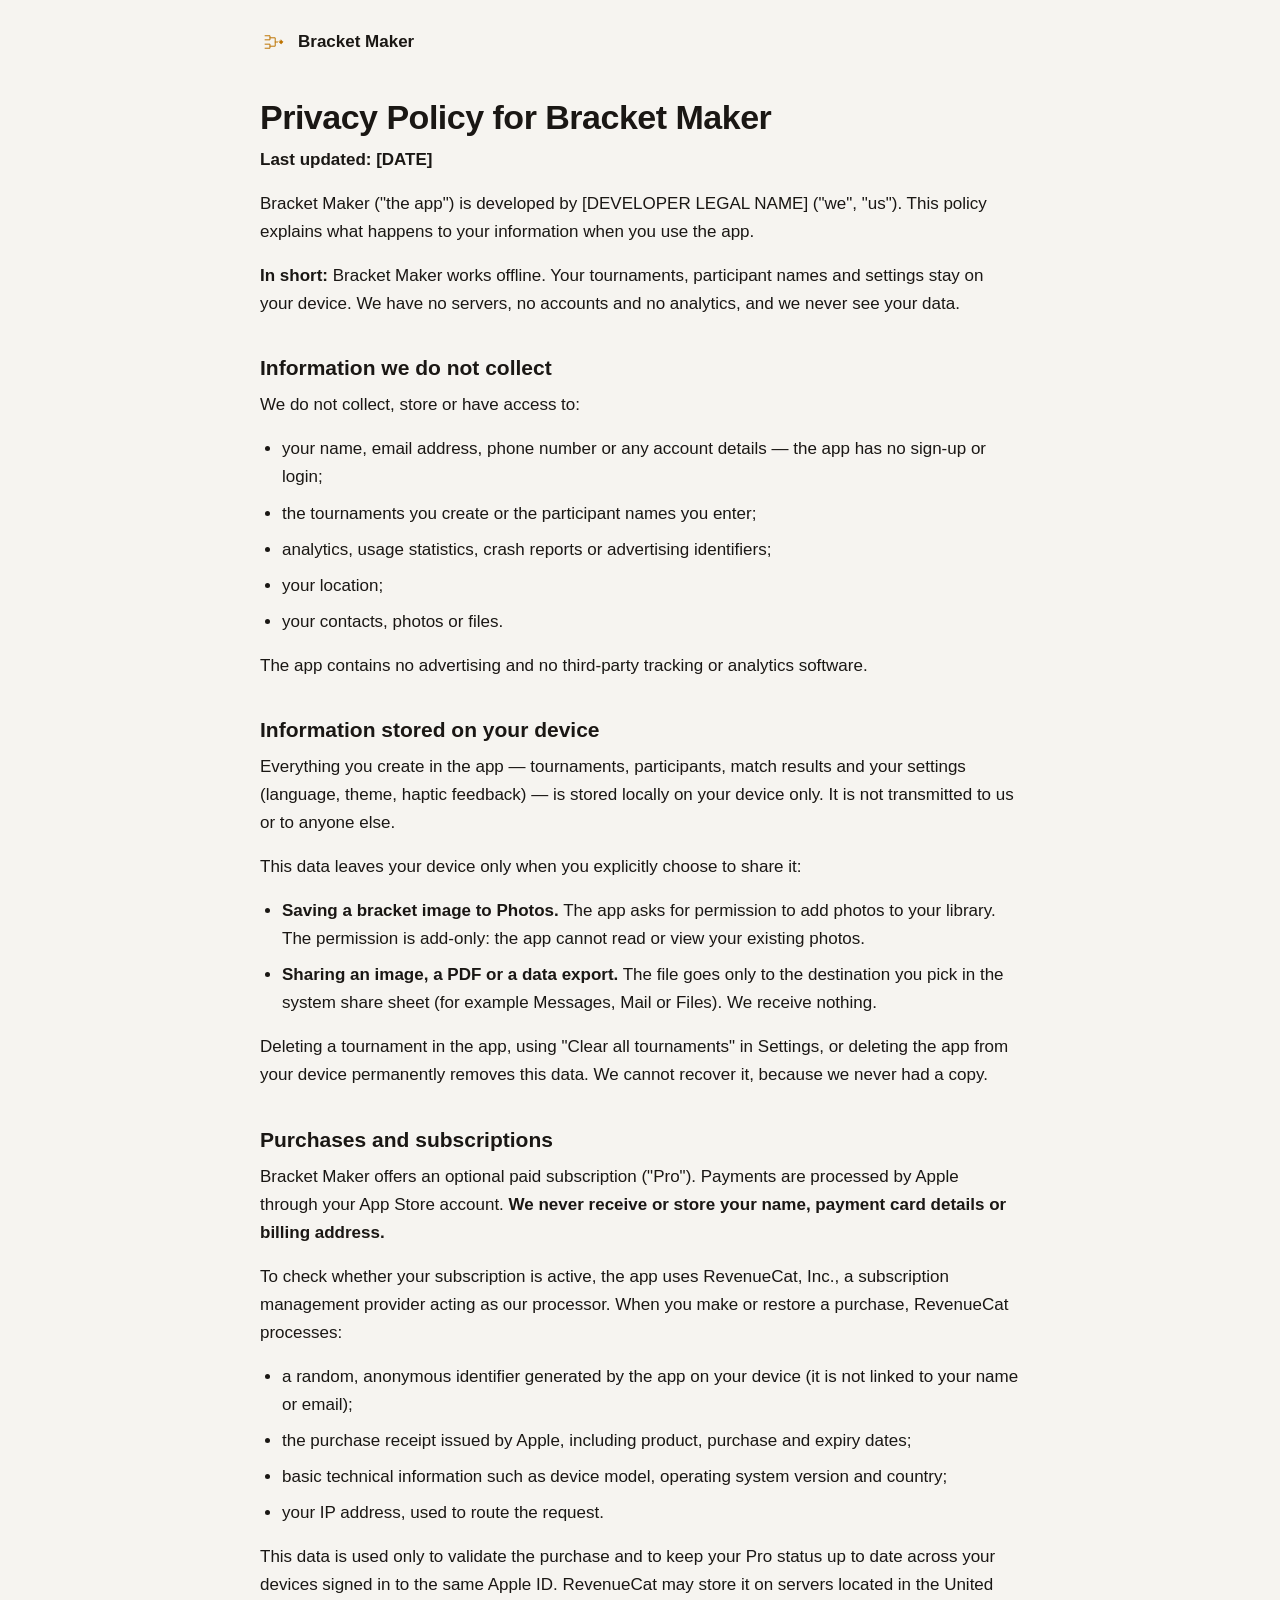
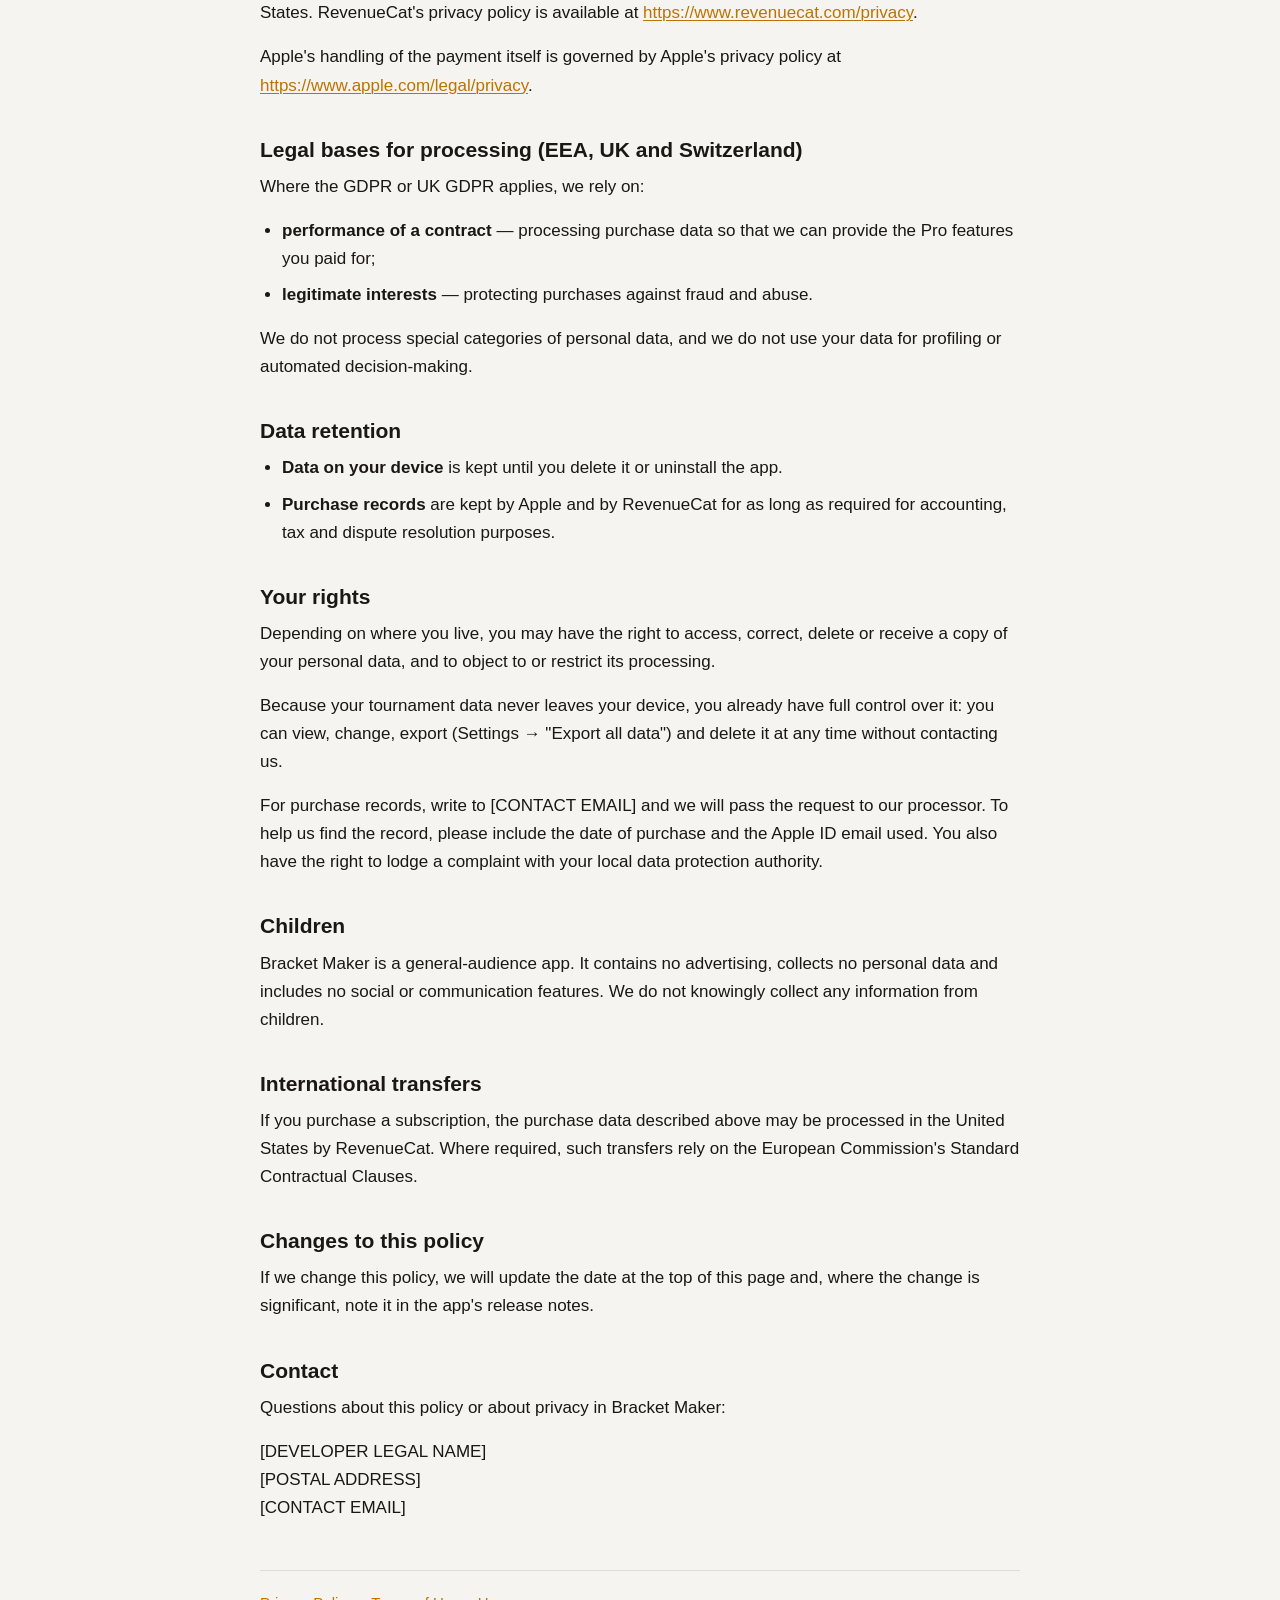
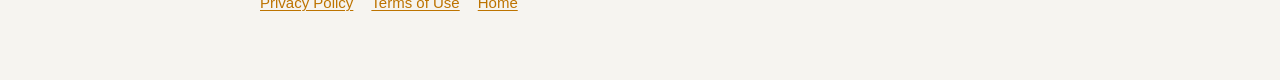
==== privacy.html @ 44e4c204 "feat: legal and support pages for the App Store Static site for Vercel: home page (App Store support" ====
<!DOCTYPE html>
<html lang="en">
  <head>
    <meta charset="utf-8" />
    <meta name="viewport" content="width=device-width, initial-scale=1" />
    <title>Privacy Policy · Bracket Maker</title>
    <meta name="description" content="Privacy Policy for the Bracket Maker tournament bracket app." />
    <link rel="icon" href="/icon.svg" type="image/svg+xml" />
    <link rel="stylesheet" href="/style.css" />
  </head>
  <body>
    <header class="page-header">
      <a class="brand" href="/">
        <img class="brand-mark" src="/icon.svg" width="28" height="28" alt="" />
        <span>Bracket Maker</span>
      </a>
    </header>
    <main>
      <h1>Privacy Policy for Bracket Maker</h1>
      <p><strong>Last updated: [DATE]</strong></p>
      <p>Bracket Maker (&quot;the app&quot;) is developed by [DEVELOPER LEGAL NAME] (&quot;we&quot;, &quot;us&quot;). This policy explains what happens to your information when you use the app.</p>
      <p><strong>In short:</strong> Bracket Maker works offline. Your tournaments, participant names and settings stay on your device. We have no servers, no accounts and no analytics, and we never see your data.</p>
      <h2>Information we do not collect</h2>
      <p>We do not collect, store or have access to:</p>
      <ul><li>your name, email address, phone number or any account details — the app has no sign-up or login;</li><li>the tournaments you create or the participant names you enter;</li><li>analytics, usage statistics, crash reports or advertising identifiers;</li><li>your location;</li><li>your contacts, photos or files.</li></ul>
      <p>The app contains no advertising and no third-party tracking or analytics software.</p>
      <h2>Information stored on your device</h2>
      <p>Everything you create in the app — tournaments, participants, match results and your settings (language, theme, haptic feedback) — is stored locally on your device only. It is not transmitted to us or to anyone else.</p>
      <p>This data leaves your device only when you explicitly choose to share it:</p>
      <ul><li><strong>Saving a bracket image to Photos.</strong> The app asks for permission to add photos to your library. The permission is add-only: the app cannot read or view your existing photos.</li><li><strong>Sharing an image, a PDF or a data export.</strong> The file goes only to the destination you pick in the system share sheet (for example Messages, Mail or Files). We receive nothing.</li></ul>
      <p>Deleting a tournament in the app, using &quot;Clear all tournaments&quot; in Settings, or deleting the app from your device permanently removes this data. We cannot recover it, because we never had a copy.</p>
      <h2>Purchases and subscriptions</h2>
      <p>Bracket Maker offers an optional paid subscription (&quot;Pro&quot;). Payments are processed by Apple through your App Store account. <strong>We never receive or store your name, payment card details or billing address.</strong></p>
      <p>To check whether your subscription is active, the app uses RevenueCat, Inc., a subscription management provider acting as our processor. When you make or restore a purchase, RevenueCat processes:</p>
      <ul><li>a random, anonymous identifier generated by the app on your device (it is not linked to your name or email);</li><li>the purchase receipt issued by Apple, including product, purchase and expiry dates;</li><li>basic technical information such as device model, operating system version and country;</li><li>your IP address, used to route the request.</li></ul>
      <p>This data is used only to validate the purchase and to keep your Pro status up to date across your devices signed in to the same Apple ID. RevenueCat may store it on servers located in the United States. RevenueCat&#x27;s privacy policy is available at <a href="https://www.revenuecat.com/privacy">https://www.revenuecat.com/privacy</a>.</p>
      <p>Apple&#x27;s handling of the payment itself is governed by Apple&#x27;s privacy policy at <a href="https://www.apple.com/legal/privacy">https://www.apple.com/legal/privacy</a>.</p>
      <h2>Legal bases for processing (EEA, UK and Switzerland)</h2>
      <p>Where the GDPR or UK GDPR applies, we rely on:</p>
      <ul><li><strong>performance of a contract</strong> — processing purchase data so that we can provide the Pro features you paid for;</li><li><strong>legitimate interests</strong> — protecting purchases against fraud and abuse.</li></ul>
      <p>We do not process special categories of personal data, and we do not use your data for profiling or automated decision-making.</p>
      <h2>Data retention</h2>
      <ul><li><strong>Data on your device</strong> is kept until you delete it or uninstall the app.</li><li><strong>Purchase records</strong> are kept by Apple and by RevenueCat for as long as required for accounting, tax and dispute resolution purposes.</li></ul>
      <h2>Your rights</h2>
      <p>Depending on where you live, you may have the right to access, correct, delete or receive a copy of your personal data, and to object to or restrict its processing.</p>
      <p>Because your tournament data never leaves your device, you already have full control over it: you can view, change, export (Settings → &quot;Export all data&quot;) and delete it at any time without contacting us.</p>
      <p>For purchase records, write to [CONTACT EMAIL] and we will pass the request to our processor. To help us find the record, please include the date of purchase and the Apple ID email used. You also have the right to lodge a complaint with your local data protection authority.</p>
      <h2>Children</h2>
      <p>Bracket Maker is a general-audience app. It contains no advertising, collects no personal data and includes no social or communication features. We do not knowingly collect any information from children.</p>
      <h2>International transfers</h2>
      <p>If you purchase a subscription, the purchase data described above may be processed in the United States by RevenueCat. Where required, such transfers rely on the European Commission&#x27;s Standard Contractual Clauses.</p>
      <h2>Changes to this policy</h2>
      <p>If we change this policy, we will update the date at the top of this page and, where the change is significant, note it in the app&#x27;s release notes.</p>
      <h2>Contact</h2>
      <p>Questions about this policy or about privacy in Bracket Maker:</p>
      <p>[DEVELOPER LEGAL NAME]<br />[POSTAL ADDRESS]<br />[CONTACT EMAIL]</p>
    </main>
    <footer class="page-footer">
      <a href="/privacy">Privacy Policy</a>
      <a href="/terms">Terms of Use</a>
      <a href="/">Home</a>
    </footer>
  </body>
</html>
---- style.css ----
/* Colors follow the app's light and dark themes (src/theme/colors.ts). */
:root {
  --ground: #f6f4f0;
  --card: #ffffff;
  --ink: #1a1714;
  --muted: rgba(26, 23, 20, 0.55);
  --border: rgba(26, 23, 20, 0.1);
  --accent: #bd7300;
}

@media (prefers-color-scheme: dark) {
  :root {
    --ground: #0f1413;
    --card: #1a2120;
    --ink: #f2f5f4;
    --muted: #a5adab;
    --border: rgba(255, 255, 255, 0.1);
    --accent: #2ed6a6;
  }
}

* {
  box-sizing: border-box;
}

body {
  margin: 0;
  padding: 0 20px 64px;
  background: var(--ground);
  color: var(--ink);
  /* System font: no web font request, so the pages load instantly and track nothing. */
  font-family:
    -apple-system,
    BlinkMacSystemFont,
    "Segoe UI",
    Roboto,
    sans-serif;
  font-size: 17px;
  line-height: 1.65;
}

.page-header {
  max-width: 760px;
  margin: 0 auto;
  padding: 28px 0 8px;
}

.brand {
  display: inline-flex;
  align-items: center;
  gap: 10px;
  color: var(--ink);
  font-weight: 600;
  font-size: 17px;
  text-decoration: none;
}

.brand-mark {
  display: block;
}

main {
  max-width: 760px;
  margin: 0 auto;
}

h1 {
  margin: 24px 0 8px;
  font-size: 34px;
  line-height: 1.2;
  letter-spacing: -0.5px;
}

h2 {
  margin: 36px 0 10px;
  font-size: 21px;
  line-height: 1.3;
}

p,
ul {
  margin: 0 0 16px;
}

ul {
  padding-left: 22px;
}

li {
  margin-bottom: 8px;
}

a {
  color: var(--accent);
  text-decoration-thickness: 1px;
  text-underline-offset: 2px;
  overflow-wrap: anywhere;
}

strong {
  font-weight: 600;
}

/* Home page */
.hero {
  padding: 48px 0 8px;
  text-align: center;
}

.hero-mark {
  width: 84px;
  height: 84px;
  margin-bottom: 8px;
}

.hero p {
  color: var(--muted);
  font-size: 19px;
  max-width: 520px;
  margin: 0 auto 8px;
}

.card-list {
  display: grid;
  gap: 14px;
  margin-top: 32px;
}

.card {
  display: block;
  padding: 18px 20px;
  border: 1px solid var(--border);
  border-radius: 16px;
  background: var(--card);
  color: var(--ink);
  text-decoration: none;
}

.card:hover {
  border-color: var(--accent);
}

.card-title {
  display: block;
  font-weight: 600;
}

.card-subtitle {
  display: block;
  color: var(--muted);
  font-size: 15px;
}

.page-footer {
  max-width: 760px;
  margin: 48px auto 0;
  padding-top: 20px;
  border-top: 1px solid var(--border);
  display: flex;
  flex-wrap: wrap;
  gap: 18px;
  font-size: 15px;
}

@media (max-width: 520px) {
  body {
    font-size: 16px;
  }

  h1 {
    font-size: 28px;
  }
}
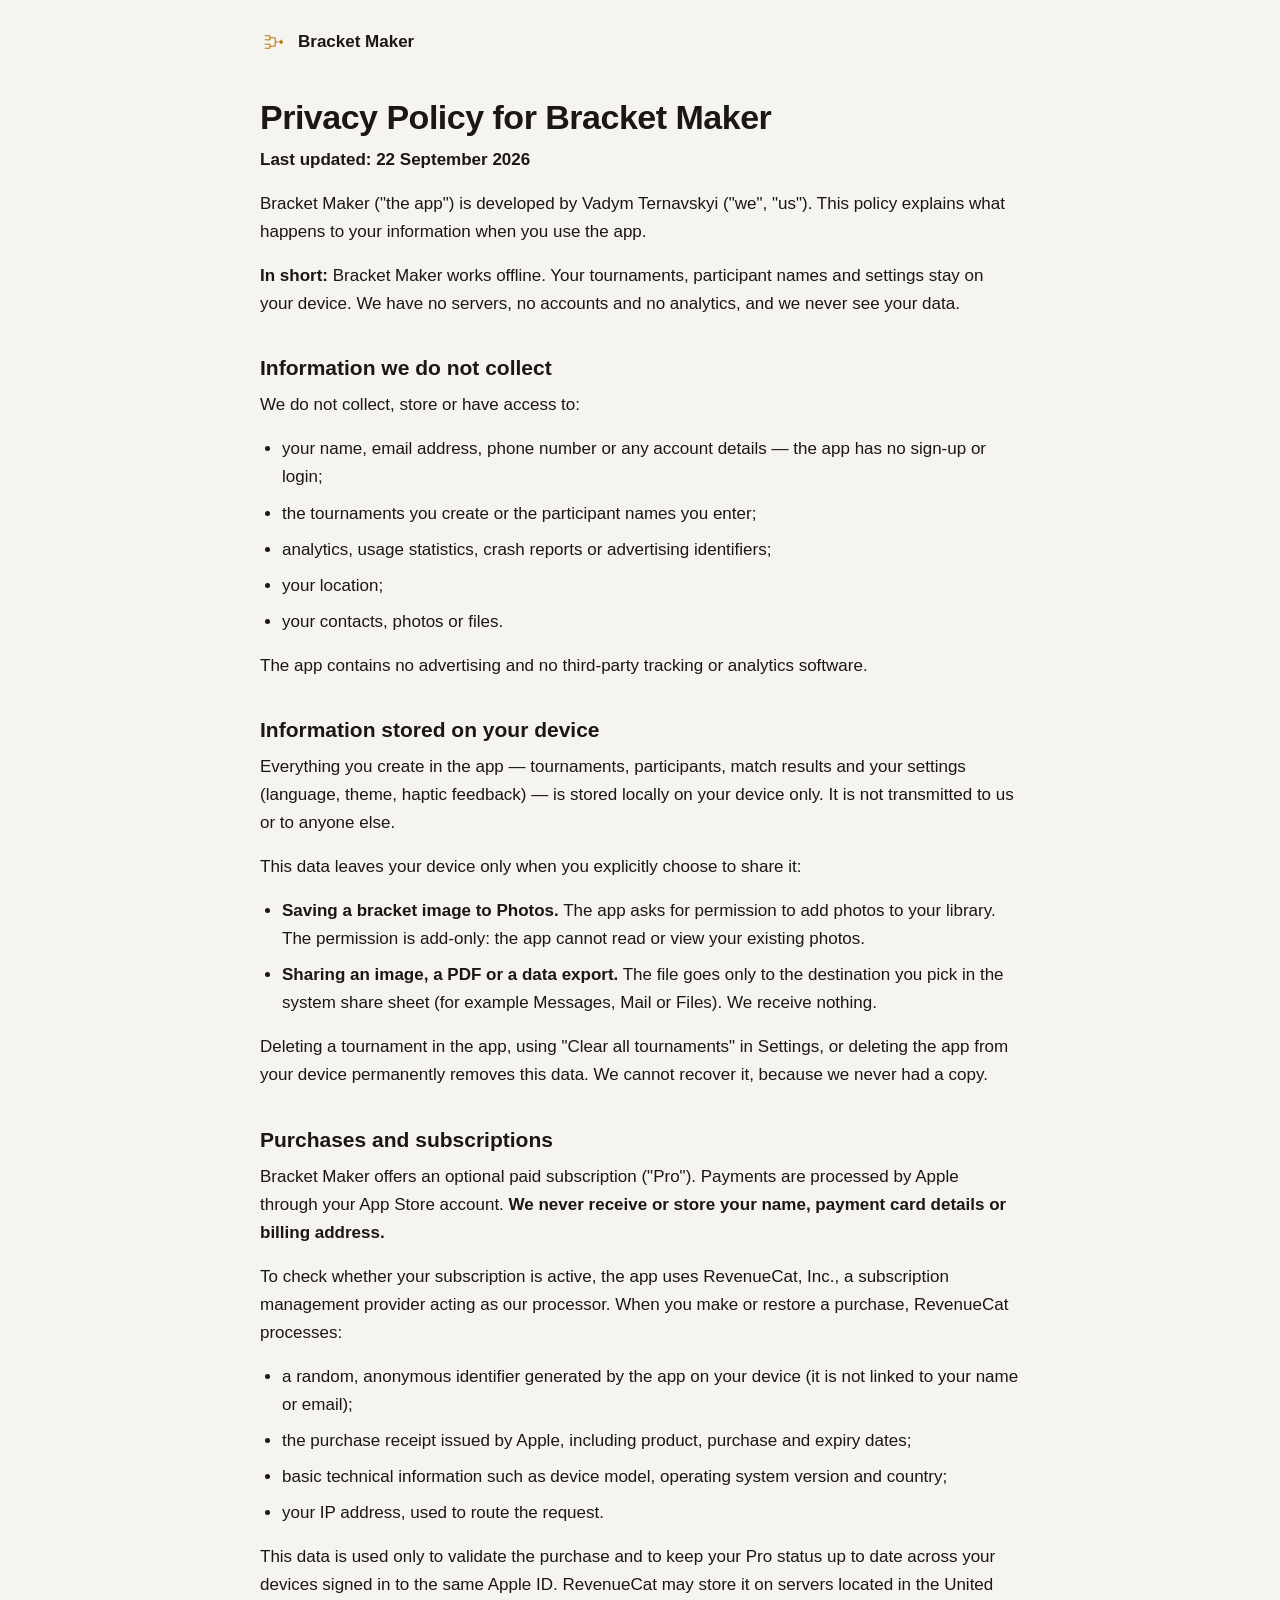
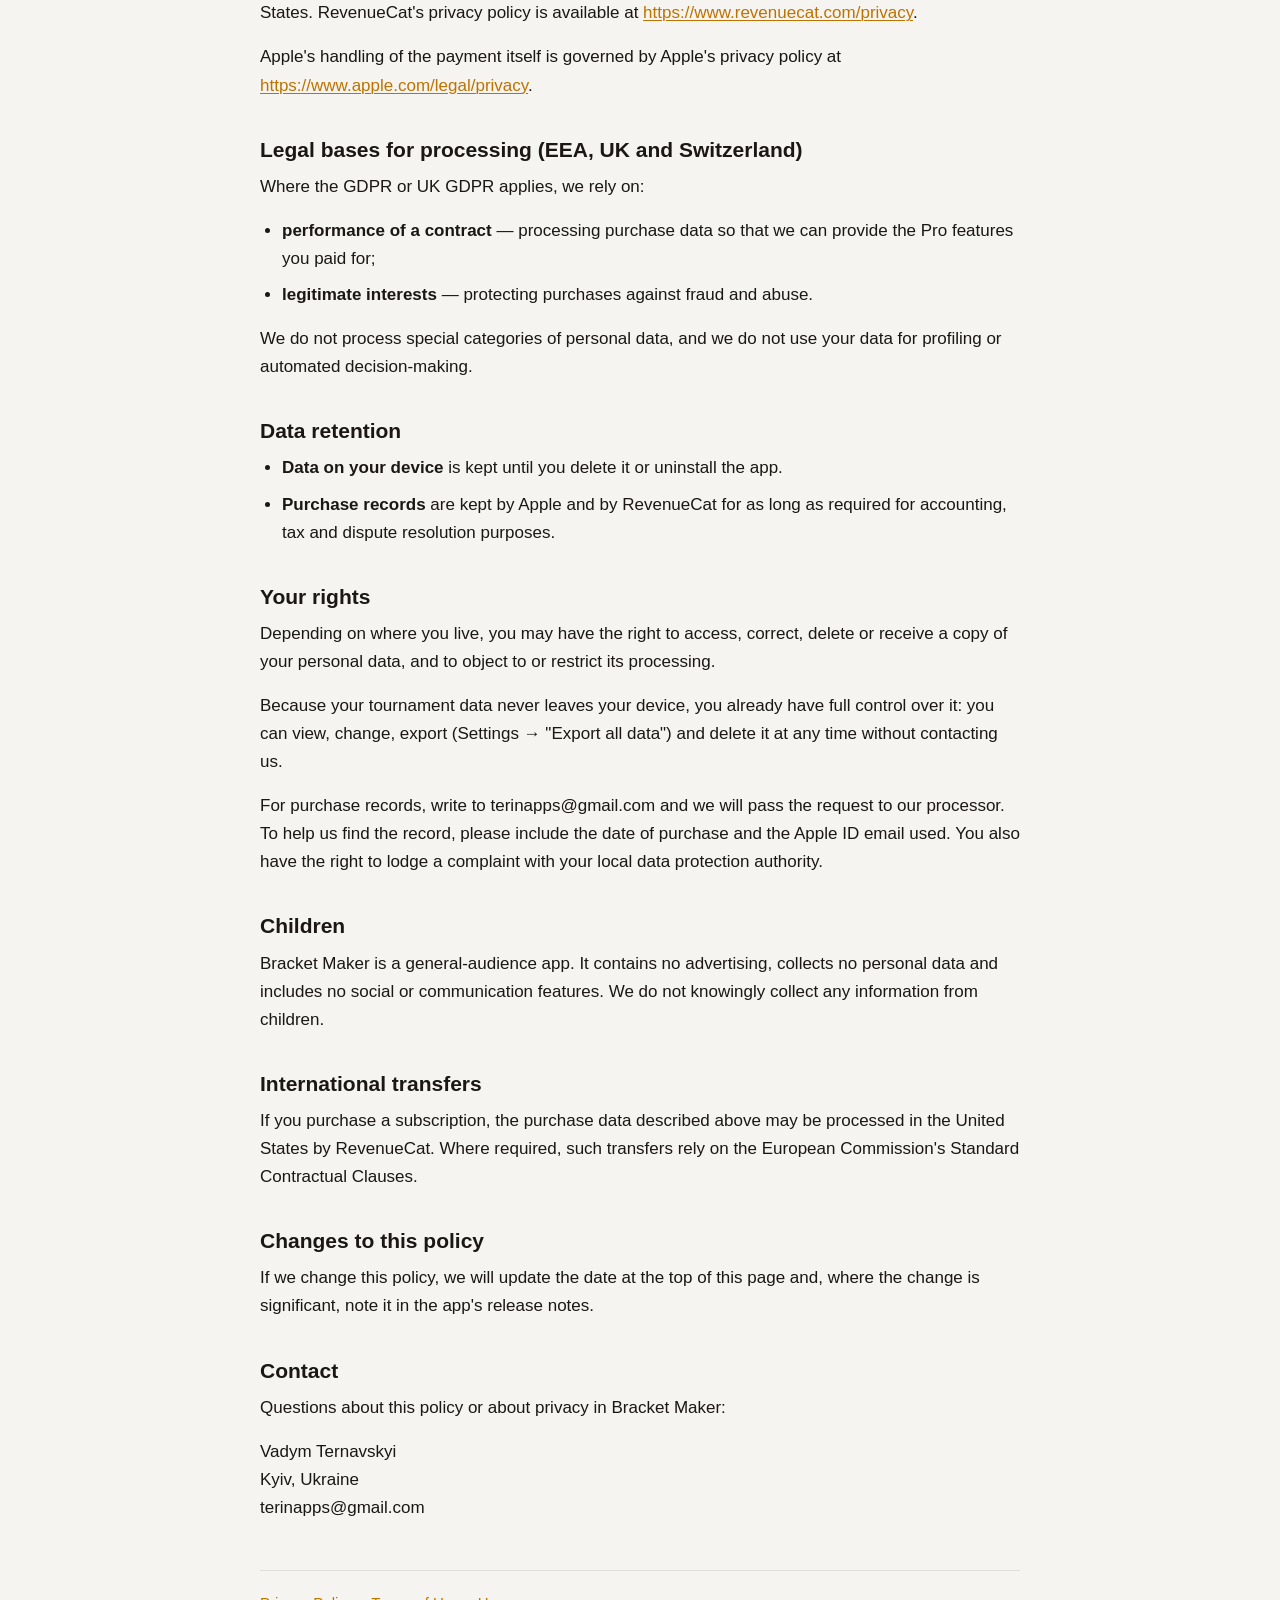
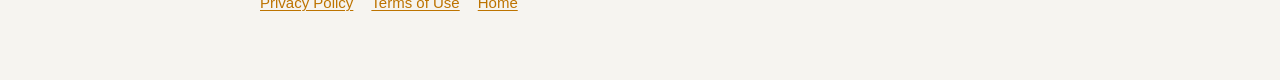
==== commit 5d31b679: "chore: fill in developer and contact details Co-Authored-By: Claude Opus 5 (1M context) <noreply@ant" ====
--- a/privacy.html
+++ b/privacy.html
@@ -5,20 +5,20 @@
     <meta name="viewport" content="width=device-width, initial-scale=1" />
     <title>Privacy Policy · Bracket Maker</title>
     <meta name="description" content="Privacy Policy for the Bracket Maker tournament bracket app." />
-    <link rel="icon" href="/icon.svg" type="image/svg+xml" />
-    <link rel="stylesheet" href="/style.css" />
+    <link rel="icon" href="icon.svg" type="image/svg+xml" />
+    <link rel="stylesheet" href="style.css" />
   </head>
   <body>
     <header class="page-header">
-      <a class="brand" href="/">
-        <img class="brand-mark" src="/icon.svg" width="28" height="28" alt="" />
+      <a class="brand" href="index.html">
+        <img class="brand-mark" src="icon.svg" width="28" height="28" alt="" />
         <span>Bracket Maker</span>
       </a>
     </header>
     <main>
       <h1>Privacy Policy for Bracket Maker</h1>
-      <p><strong>Last updated: [DATE]</strong></p>
-      <p>Bracket Maker (&quot;the app&quot;) is developed by [DEVELOPER LEGAL NAME] (&quot;we&quot;, &quot;us&quot;). This policy explains what happens to your information when you use the app.</p>
+      <p><strong>Last updated: 22 September 2026</strong></p>
+      <p>Bracket Maker (&quot;the app&quot;) is developed by Vadym Ternavskyi (&quot;we&quot;, &quot;us&quot;). This policy explains what happens to your information when you use the app.</p>
       <p><strong>In short:</strong> Bracket Maker works offline. Your tournaments, participant names and settings stay on your device. We have no servers, no accounts and no analytics, and we never see your data.</p>
       <h2>Information we do not collect</h2>
       <p>We do not collect, store or have access to:</p>
@@ -44,7 +44,7 @@
       <h2>Your rights</h2>
       <p>Depending on where you live, you may have the right to access, correct, delete or receive a copy of your personal data, and to object to or restrict its processing.</p>
       <p>Because your tournament data never leaves your device, you already have full control over it: you can view, change, export (Settings → &quot;Export all data&quot;) and delete it at any time without contacting us.</p>
-      <p>For purchase records, write to [CONTACT EMAIL] and we will pass the request to our processor. To help us find the record, please include the date of purchase and the Apple ID email used. You also have the right to lodge a complaint with your local data protection authority.</p>
+      <p>For purchase records, write to terinapps@gmail.com and we will pass the request to our processor. To help us find the record, please include the date of purchase and the Apple ID email used. You also have the right to lodge a complaint with your local data protection authority.</p>
       <h2>Children</h2>
       <p>Bracket Maker is a general-audience app. It contains no advertising, collects no personal data and includes no social or communication features. We do not knowingly collect any information from children.</p>
       <h2>International transfers</h2>
@@ -53,12 +53,12 @@
       <p>If we change this policy, we will update the date at the top of this page and, where the change is significant, note it in the app&#x27;s release notes.</p>
       <h2>Contact</h2>
       <p>Questions about this policy or about privacy in Bracket Maker:</p>
-      <p>[DEVELOPER LEGAL NAME]<br />[POSTAL ADDRESS]<br />[CONTACT EMAIL]</p>
+      <p>Vadym Ternavskyi<br />Kyiv, Ukraine<br />terinapps@gmail.com</p>
     </main>
     <footer class="page-footer">
-      <a href="/privacy">Privacy Policy</a>
-      <a href="/terms">Terms of Use</a>
-      <a href="/">Home</a>
+      <a href="privacy.html">Privacy Policy</a>
+      <a href="terms.html">Terms of Use</a>
+      <a href="index.html">Home</a>
     </footer>
   </body>
 </html>
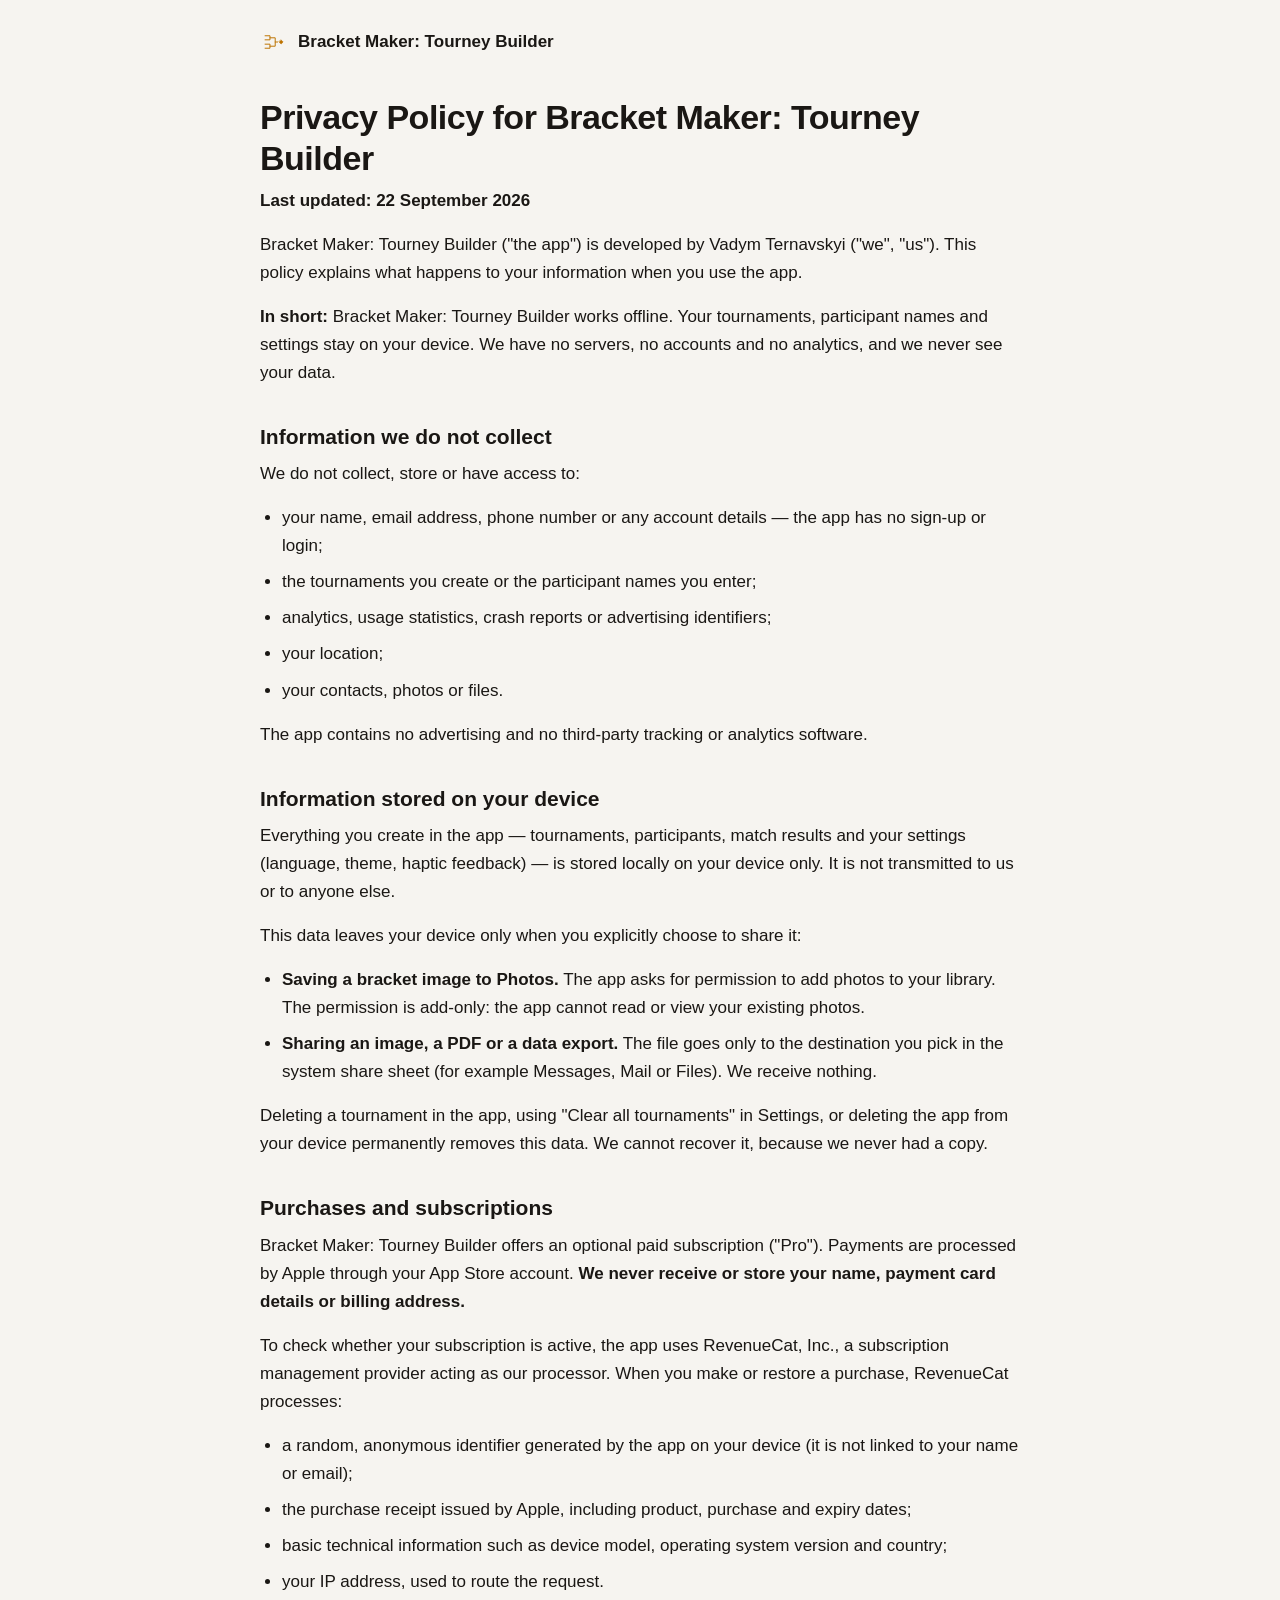
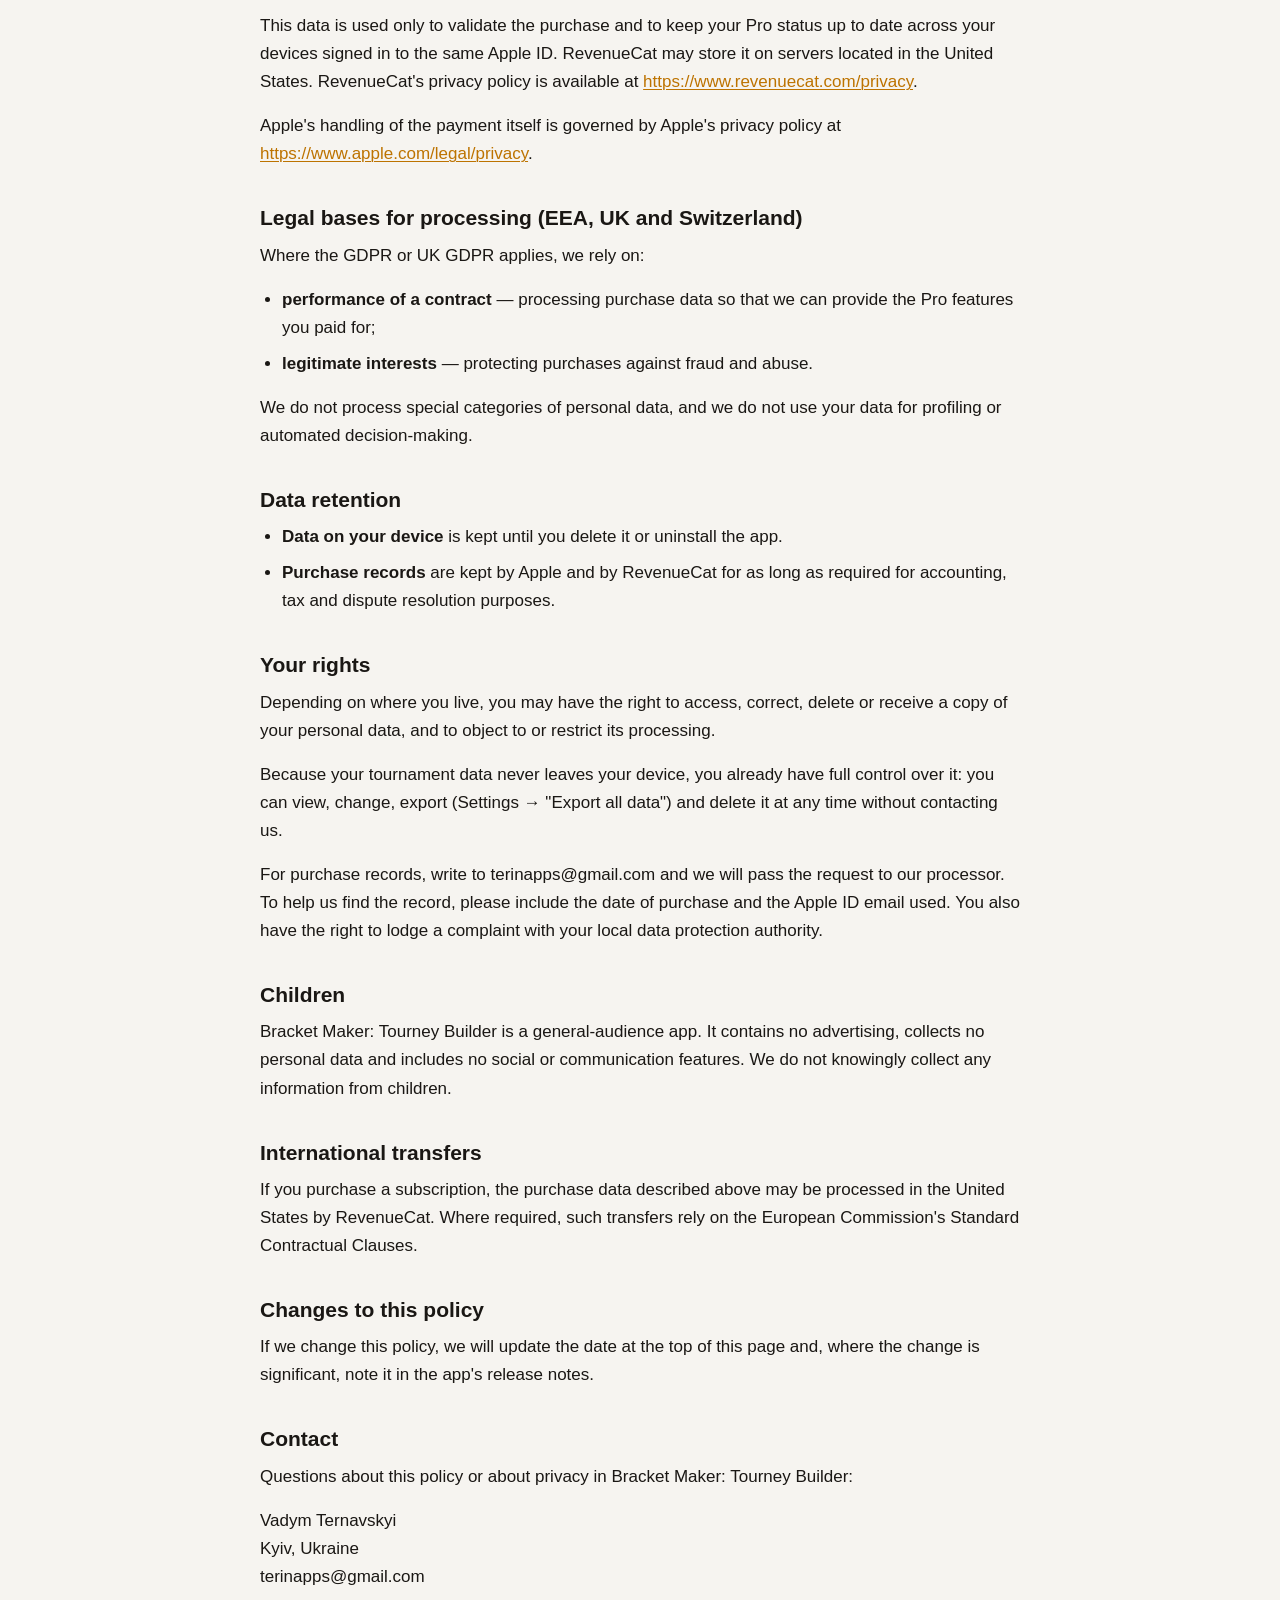
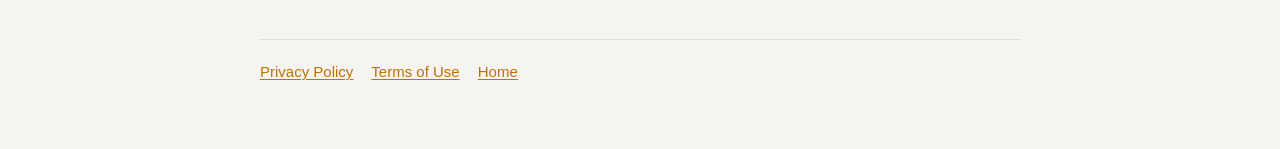
==== commit f0e12ab3: "chore: rename the app to Bracket Maker: Tourney Builder Co-Authored-By: Claude Opus 5 (1M context) <" ====
--- a/privacy.html
+++ b/privacy.html
@@ -3,8 +3,8 @@
   <head>
     <meta charset="utf-8" />
     <meta name="viewport" content="width=device-width, initial-scale=1" />
-    <title>Privacy Policy · Bracket Maker</title>
-    <meta name="description" content="Privacy Policy for the Bracket Maker tournament bracket app." />
+    <title>Privacy Policy · Bracket Maker: Tourney Builder</title>
+    <meta name="description" content="Privacy Policy for the Bracket Maker: Tourney Builder tournament bracket app." />
     <link rel="icon" href="icon.svg" type="image/svg+xml" />
     <link rel="stylesheet" href="style.css" />
   </head>
@@ -12,14 +12,14 @@
     <header class="page-header">
       <a class="brand" href="index.html">
         <img class="brand-mark" src="icon.svg" width="28" height="28" alt="" />
-        <span>Bracket Maker</span>
+        <span>Bracket Maker: Tourney Builder</span>
       </a>
     </header>
     <main>
-      <h1>Privacy Policy for Bracket Maker</h1>
+      <h1>Privacy Policy for Bracket Maker: Tourney Builder</h1>
       <p><strong>Last updated: 22 September 2026</strong></p>
-      <p>Bracket Maker (&quot;the app&quot;) is developed by Vadym Ternavskyi (&quot;we&quot;, &quot;us&quot;). This policy explains what happens to your information when you use the app.</p>
-      <p><strong>In short:</strong> Bracket Maker works offline. Your tournaments, participant names and settings stay on your device. We have no servers, no accounts and no analytics, and we never see your data.</p>
+      <p>Bracket Maker: Tourney Builder (&quot;the app&quot;) is developed by Vadym Ternavskyi (&quot;we&quot;, &quot;us&quot;). This policy explains what happens to your information when you use the app.</p>
+      <p><strong>In short:</strong> Bracket Maker: Tourney Builder works offline. Your tournaments, participant names and settings stay on your device. We have no servers, no accounts and no analytics, and we never see your data.</p>
       <h2>Information we do not collect</h2>
       <p>We do not collect, store or have access to:</p>
       <ul><li>your name, email address, phone number or any account details — the app has no sign-up or login;</li><li>the tournaments you create or the participant names you enter;</li><li>analytics, usage statistics, crash reports or advertising identifiers;</li><li>your location;</li><li>your contacts, photos or files.</li></ul>
@@ -30,7 +30,7 @@
       <ul><li><strong>Saving a bracket image to Photos.</strong> The app asks for permission to add photos to your library. The permission is add-only: the app cannot read or view your existing photos.</li><li><strong>Sharing an image, a PDF or a data export.</strong> The file goes only to the destination you pick in the system share sheet (for example Messages, Mail or Files). We receive nothing.</li></ul>
       <p>Deleting a tournament in the app, using &quot;Clear all tournaments&quot; in Settings, or deleting the app from your device permanently removes this data. We cannot recover it, because we never had a copy.</p>
       <h2>Purchases and subscriptions</h2>
-      <p>Bracket Maker offers an optional paid subscription (&quot;Pro&quot;). Payments are processed by Apple through your App Store account. <strong>We never receive or store your name, payment card details or billing address.</strong></p>
+      <p>Bracket Maker: Tourney Builder offers an optional paid subscription (&quot;Pro&quot;). Payments are processed by Apple through your App Store account. <strong>We never receive or store your name, payment card details or billing address.</strong></p>
       <p>To check whether your subscription is active, the app uses RevenueCat, Inc., a subscription management provider acting as our processor. When you make or restore a purchase, RevenueCat processes:</p>
       <ul><li>a random, anonymous identifier generated by the app on your device (it is not linked to your name or email);</li><li>the purchase receipt issued by Apple, including product, purchase and expiry dates;</li><li>basic technical information such as device model, operating system version and country;</li><li>your IP address, used to route the request.</li></ul>
       <p>This data is used only to validate the purchase and to keep your Pro status up to date across your devices signed in to the same Apple ID. RevenueCat may store it on servers located in the United States. RevenueCat&#x27;s privacy policy is available at <a href="https://www.revenuecat.com/privacy">https://www.revenuecat.com/privacy</a>.</p>
@@ -46,13 +46,13 @@
       <p>Because your tournament data never leaves your device, you already have full control over it: you can view, change, export (Settings → &quot;Export all data&quot;) and delete it at any time without contacting us.</p>
       <p>For purchase records, write to terinapps@gmail.com and we will pass the request to our processor. To help us find the record, please include the date of purchase and the Apple ID email used. You also have the right to lodge a complaint with your local data protection authority.</p>
       <h2>Children</h2>
-      <p>Bracket Maker is a general-audience app. It contains no advertising, collects no personal data and includes no social or communication features. We do not knowingly collect any information from children.</p>
+      <p>Bracket Maker: Tourney Builder is a general-audience app. It contains no advertising, collects no personal data and includes no social or communication features. We do not knowingly collect any information from children.</p>
       <h2>International transfers</h2>
       <p>If you purchase a subscription, the purchase data described above may be processed in the United States by RevenueCat. Where required, such transfers rely on the European Commission&#x27;s Standard Contractual Clauses.</p>
       <h2>Changes to this policy</h2>
       <p>If we change this policy, we will update the date at the top of this page and, where the change is significant, note it in the app&#x27;s release notes.</p>
       <h2>Contact</h2>
-      <p>Questions about this policy or about privacy in Bracket Maker:</p>
+      <p>Questions about this policy or about privacy in Bracket Maker: Tourney Builder:</p>
       <p>Vadym Ternavskyi<br />Kyiv, Ukraine<br />terinapps@gmail.com</p>
     </main>
     <footer class="page-footer">
